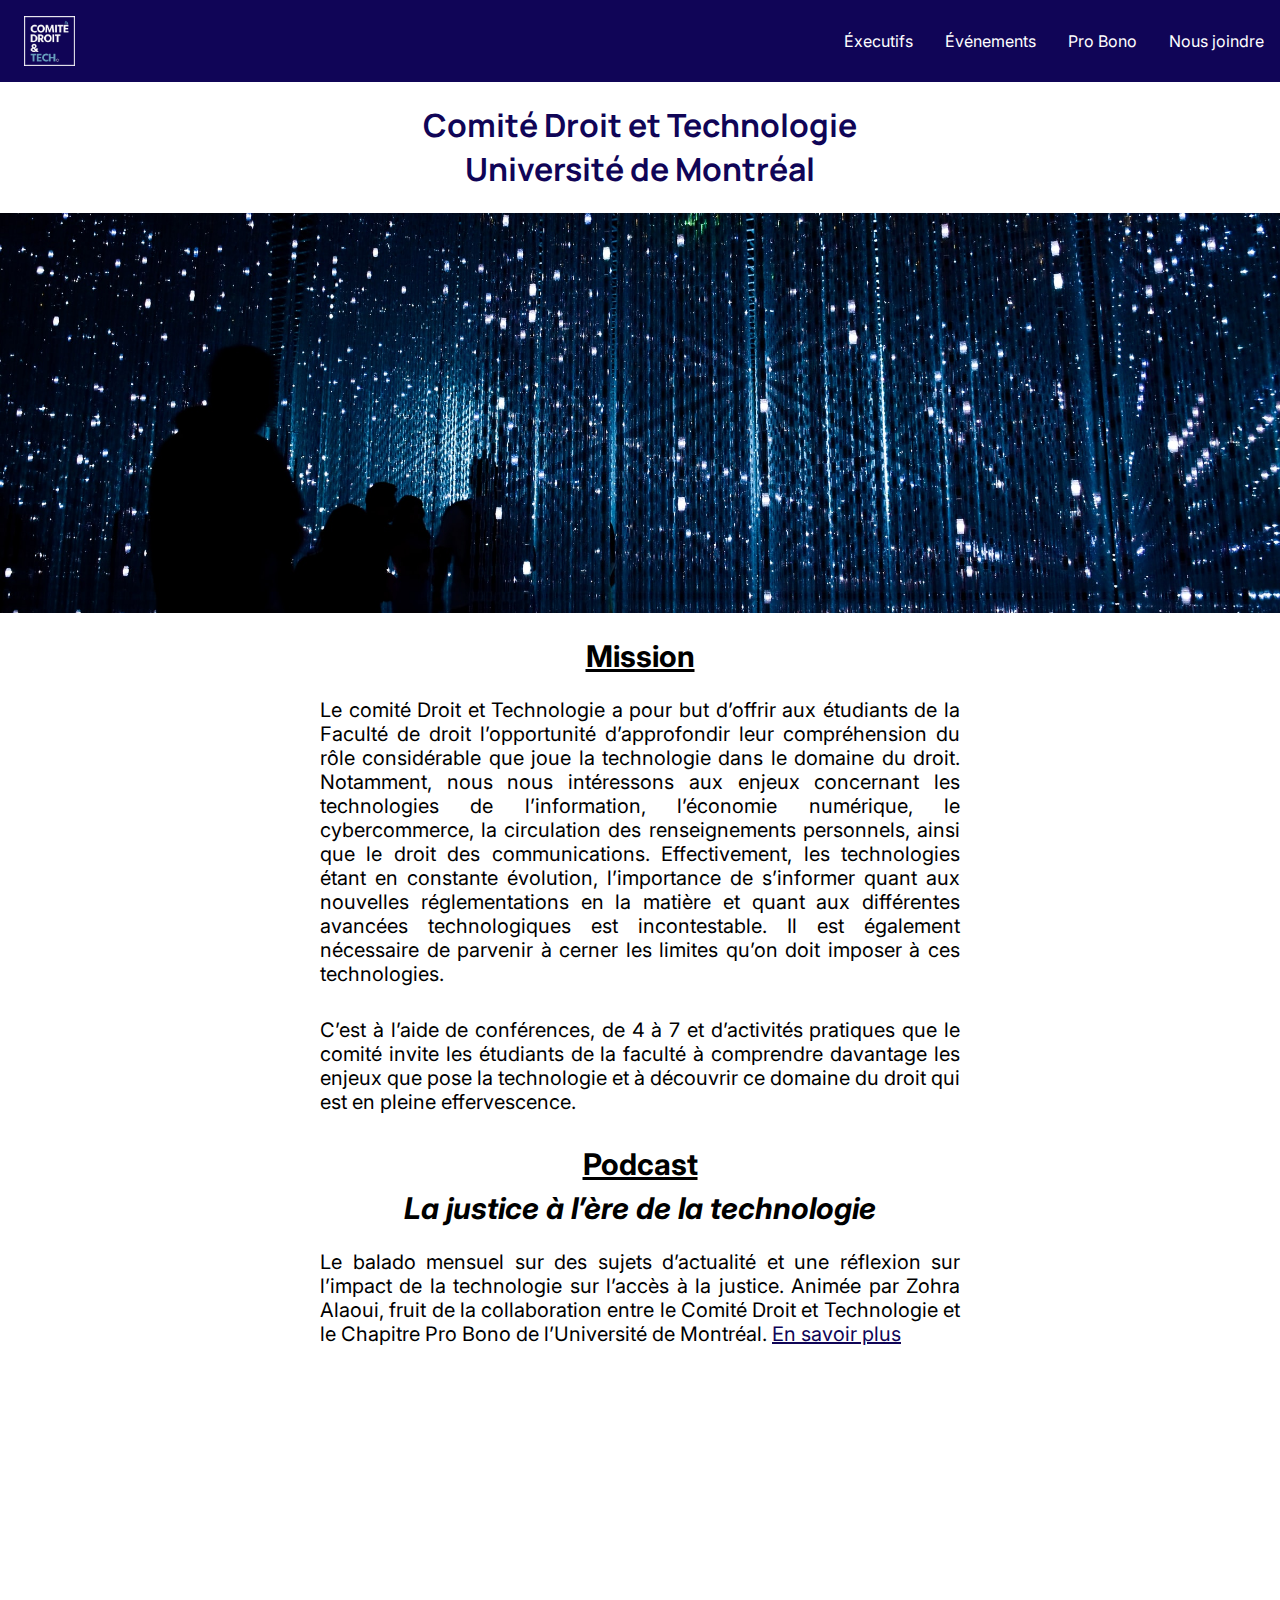
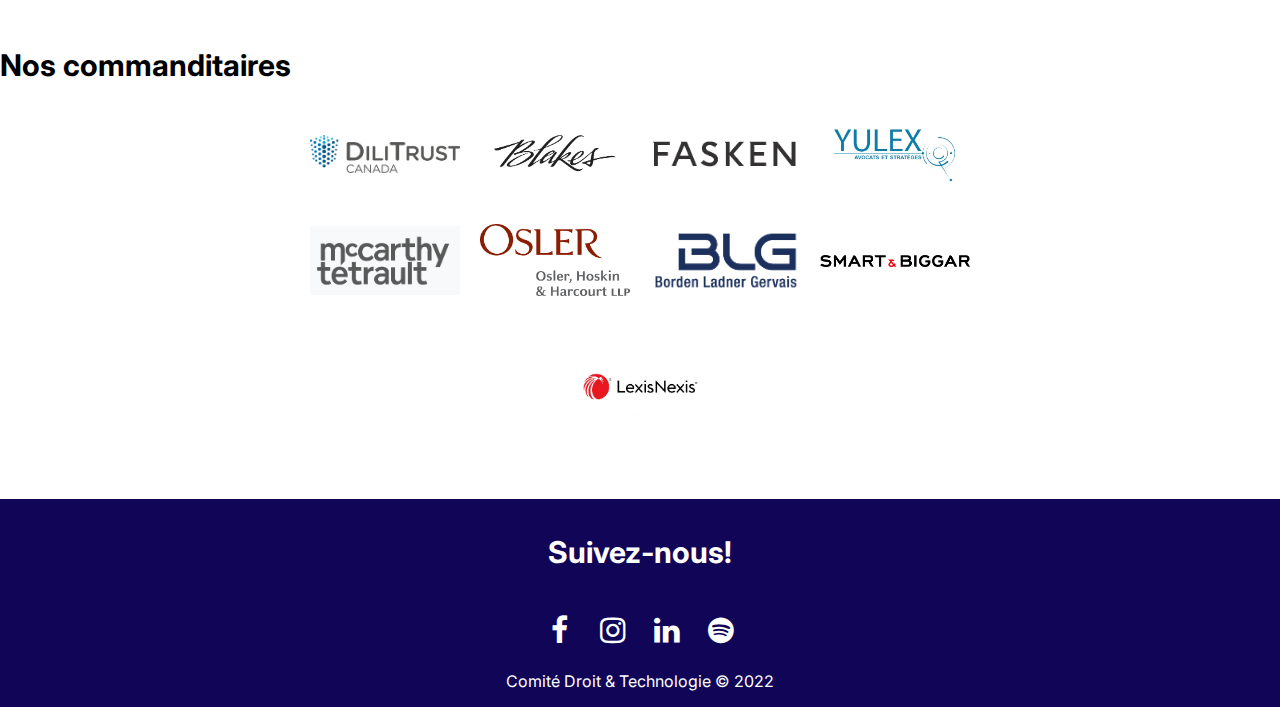
==== index.html @ 853f11ce "Add files via upload" ====
<!DOCTYPE html>
<html lang="en">
  <head>
    <meta charset="UTF-8" />
    <meta http-equiv="X-UA-Compatible" content="IE=edge" />
    <meta name="viewport" content="width=device-width, initial-scale=1.0" />
    <title>Droit &amp; Tech : Mission</title>

    <!-- Favicon -->
    <link
      rel="apple-touch-icon"
      sizes="180x180"
      href="./assets/favicon_io/apple-touch-icon.png"
    />
    <link
      rel="icon"
      type="image/png"
      sizes="32x32"
      href="./assets/favicon_io/favicon-32x32.png"
    />
    <link
      rel="icon"
      type="image/png"
      sizes="16x16"
      href="./assets/favicon_io/favicon-16x16.png"
    />

    <!-- Fonts -->
    <link rel="preconnect" href="https://fonts.googleapis.com" />
    <link rel="preconnect" href="https://fonts.gstatic.com" crossorigin />
    <link
      href="https://fonts.googleapis.com/css2?family=Manrope:wght@800&display=swap"
      rel="stylesheet"
    />
    <link
      href="https://fonts.googleapis.com/css2?family=Inter&display=swap"
      rel="stylesheet"
    />

    <!-- Stylesheets -->
    <link rel="stylesheet" href="./assets/style.css" />
    <link
      rel="stylesheet"
      href="https://cdnjs.cloudflare.com/ajax/libs/font-awesome/4.7.0/css/font-awesome.min.css"
    />
  </head>

  <body>
    <script src="script.js" defer></script>

    <nav class="navbar">
      <div class="brandname">
        <a class="logo" href="#"
          ><img src="./assets/images/border.jpg" alt="logo" />
        </a>
      </div>
      <a href="#" class="toggle">
        <span class="bar"></span>
        <span class="bar"></span>
        <span class="bar"></span>
      </a>
      <div class="links">
        <ul>
          <li><a href="execs.html">Éxecutifs</a></li>
          <li><a href="events.html">Événements</a></li>
          <li><a href="podcast.html">Pro Bono</a></li>
          <li><a href="mailto:droit.tech.udem@gmail.com">Nous joindre</a></li>
        </ul>
      </div>
    </nav>

    <div class="title">
      <h1>
        Comité Droit et Technologie <br />
        Université de Montréal
      </h1>
    </div>
    <div class="pic"></div>
    <div class="about" id="mission">
      <h2>Mission</h2>
      <p>
        Le comité Droit et Technologie a pour but d’offrir aux étudiants de la
        Faculté de droit l’opportunité d’approfondir leur compréhension du rôle
        considérable que joue la technologie dans le domaine du droit.
        Notamment, nous nous intéressons aux enjeux concernant les technologies
        de l’information, l’économie numérique, le cybercommerce, la circulation
        des renseignements personnels, ainsi que le droit des communications.
        Effectivement, les technologies étant en constante évolution,
        l’importance de s’informer quant aux nouvelles réglementations en la
        matière et quant aux différentes avancées technologiques est
        incontestable. Il est également nécessaire de parvenir à cerner les
        limites qu’on doit imposer à ces technologies.
      </p>
      <p>
        C’est à l’aide de conférences, de 4 à 7 et d’activités pratiques que le
        comité invite les étudiants de la faculté à comprendre davantage les
        enjeux que pose la technologie et à découvrir ce domaine du droit qui
        est en pleine effervescence.
      </p>
    </div>

    <div class="podcast" id="pmain">
      <h2 class="pmain">Podcast</h2>
      <h2 class="italic">La justice à l’ère de la technologie</h2>
      <p>
        Le balado mensuel sur des sujets d’actualité et une réflexion sur
        l’impact de la technologie sur l’accès à la justice. Animée par Zohra
        Alaoui, fruit de la collaboration entre le Comité Droit et Technologie
        et le Chapitre Pro Bono de l’Université de Montréal.
        <a class="plus" href="podcast.html">En savoir plus</a>
      </p>
    </div>

    <div class="spotify">
      <iframe
        style="border-radius: 12px"
        src="https://open.spotify.com/embed/episode/6T9RdwvQVz8DnTYKyZsezv?utm_source=generator"
        width="100%"
        height="152"
        frameborder="0"
        allowfullscreen=""
        allow="autoplay; clipboard-write; encrypted-media; fullscreen; picture-in-picture"
      ></iframe>
    </div>

    <div class="container">
        <h2>Nos commanditaires</h2>
        <div class="sponsors">
            <div class="row">
                <div class="sponsor">
                    <a href="https://www.dilitrust.com/fr_CA/">
                        <img src="./assets/images/dilitrust1.png" alt="Sponsor 1">
                    </a>
                </div>
                <div class="sponsor">
                    <a href="https://www.blakes.com/?lang=fr-ca">
                        <img src="./assets/images/blakes.jpg" alt="Sponsor 2">
                    </a>
                </div>
                <div class="sponsor">
                    <a href="https://www.fasken.com/fr">
                        <img src="./assets/images/fasken.png" alt="Sponsor 3">
                    </a>
                </div>
                <div class="sponsor">
                    <a href="https://yulex.ca">
                        <img src="./assets/images/yulex.jpg" alt="Sponsor 4">
                    </a>
                </div>
            </div>
            <div class="row">
                <div class="sponsor">
                    <a href="https://www.mccarthy.ca/fr">
                        <img src="./assets/images/mccarthy.png" alt="Sponsor 5">
                    </a>
                </div>
                <div class="sponsor">
                    <a href="https://www.osler.com/fr/accueil">
                        <img src="./assets/images/osler.png" alt="Sponsor 6">
                    </a>
                </div>
                <div class="sponsor">
                    <a href="https://www.blg.com/fr/">
                        <img src="./assets/images/blg.png" alt="Sponsor 7">
                    </a>
                </div>
                <div class="sponsor">
                    <a href="https://www.smartbiggar.ca/fr/accueil">
                        <img src="./assets/images/smart.png" alt="Sponsor 8">
                    </a>
                </div>
            </div>
            <div class="row">
                <div class="sponsor">
                    <a href="https://www.lexisnexis.ca/fr-ca/home.page">
                        <img src="./assets/images/lexis.jpg" alt="Sponsor 10">
                    </a>
                </div>
            </div>
        </div>
    </div>

    <!-- Footer  -->
    <footer>
      <h2 class="follow">Suivez-nous!</h2>
      <link
        rel="stylesheet"
        href="https://cdnjs.cloudflare.com/ajax/libs/font-awesome/4.7.0/css/font-awesome.min.css"
      />
      <a
        href="https://www.facebook.com/droittechno/"
        class="fa fa-facebook"
      ></a>
      <a
        href="https://www.instagram.com/droit.techno.udem/"
        class="fa fa-instagram"
      ></a>
      <a
        href="https://www.linkedin.com/company/comite-droit-technologie/"
        class="fa fa-linkedin"
      ></a>
      <a
        href="https://open.spotify.com/show/157LDlisiQb7MdoLC1qW12?si=ad6e5fc165614a33"
        class="fa fa-spotify"
      ></a>
      <p class="copy">Comité Droit &amp; Technologie &copy; 2022</p>
    </footer>
  </body>
</html>
---- assets/style.css ----
.title {
  font-family: "Manrope", sans-serif;
  color: #100557;
}
.pic {
  background-image: url("./images/back.jpg");
  background-color: #cccccc;
  height: 400px;
  background-position: center;
  background-repeat: no-repeat;
  background-size: cover;
}
.pic2 {
  background-image: url("./images/execs/group.jpeg");
  background-color: #cccccc;
  height: 900px;

  background-position: center;
  background-repeat: no-repeat;
  background-size: cover;
}
.pic3 {
  margin: 1.5rem;
  max-width: 100%;
  height: auto;
}

/* new */
.center {
  display: block;
  margin: auto;
  margin-top: 1rem;
  width: 50%;
  max-width: 400px;
}

.row {
    display: flex;
    justify-content: center;
    margin: 10px 0;
}

.sponsor {
    width: 25%; /* Four sponsors per row on desktop */
    max-width: 150px; /* Set a max width for larger screens */
    display: flex;
    align-items: center;
    justify-content: center;
    background-color: white;
    margin: 10px;
}

.sponsor a {
    display: block;
    text-decoration: none;
}

.sponsor img {
    max-width: 100%;
    max-height: 100%;
}

/* Media query to adjust the layout for mobile screens */
@media (max-width: 600px) {
    .sponsor {
        width: 100%; /* Full width for one sponsor per row on mobile */
    }
}

@media (min-width: 800px) {
  .pic3 {
    max-width: 50%;
  }
}
@media (max-width: 1000px) {
  .pic2 {
    height: 400px;
  }
}
/* .about {
    background-color: #689fbd;
  } */
footer {
  background-color: #100557;
  color: white;
  align-items: center;
  text-align: center;
  margin-top: 2rem;
  position: absolute;
  width: 100%;
}

.lists {
  margin: 1rem;
  padding: 1rem;
  display: flex;
  align-items: center;
  flex-direction: column;
}
h2,
p {
  font-family: "Inter", sans-serif;
}
.about h2 {
  text-align: center;
  margin-bottom: 0rem;
  text-decoration: underline;
}
.about p {
  margin: 5rem;
  margin-top: 1.5rem;
  margin-bottom: 2rem;
  text-align: justify;
}
.podcast h2 {
  text-align: center;
  margin-bottom: 0px;
}
.podcast p {
  margin: 5rem;
  margin-top: 1.5rem;
  text-align: justify;
  margin-bottom: 0px;
}
.italic {
  padding: 0px;
  margin: 0px;
  margin-top: 0.5rem;
  font-style: italic;
}
.pmain {
  text-decoration: underline;
}
.spotify {
  margin: 3rem;
  margin-top: 0px;
  padding: 3rem;
}
.podcast a {
  color: #100557;
}
.podcast a:hover {
  color: #689fbd;
}
@media (max-width: 600px) {
  .about p {
    margin: 2rem;
  }
  .podcast p {
    margin: 2rem;
  }
  .spotify {
    margin: 1rem;
    padding: 1rem;
  }
}

/* make it so that text is inside a container when the screen size is bigger than a certain size */
@media (min-width: 800px) {
  .about p,
  .podcast p,
  .spotify {
    margin-left: 10rem;
    margin-right: 10rem;
    font-size: 18px;
  }
}

@media (min-width: 1200px) {
  .about p,
  .podcast p,
  .spotify {
    margin-left: 20rem;
    margin-right: 20rem;
    font-size: 20px;
  }
  h2 {
    font-size: 30px;
  }
}
* {
  box-sizing: border-box;
}
html {
  scroll-behavior: smooth;
}

body {
  margin: 0px;
  padding: 0px;
  overflow: auto;
  background-color: white;
}
.navbar {
  display: flex;
  justify-content: space-between;
  align-items: center;
  background-color: #100557;
  color: white;
}
.brandname {
  font-size: 1rem;
  margin: 1rem;
  margin-left: 1.5rem;
}

.links ul {
  margin: 0px;
  padding: 0px;
  display: flex;
}
.links li {
  list-style: none;
}
.links li a {
  color: white;
  text-decoration: none;
  padding: 1rem;
  display: block;
  font-family: "Inter", sans-serif;
}
.links li :hover {
  background-color: #689fbd;
  text-decoration: underline;
  /* color: #100557; */
}
.toggle {
  position: absolute;
  top: 2rem;
  right: 1.5rem;
  display: none;
  flex-direction: column;
  justify-content: space-between;
  width: 30px;
  height: 21px;
}
.toggle .bar {
  height: 3px;
  width: 100%;
  background-color: white;
  border-radius: 10px;
}

@media (max-width: 600px) {
  .toggle {
    /* display: flex block; */
    display: flex;
  }
  .links {
    display: none;
    width: 100%;
  }
  .navbar {
    flex-direction: column;
    align-items: flex-start;
  }
  .links ul {
    width: 100%;
    flex-direction: column;
  }
}
.links li {
  text-align: center;
}
.links li a {
  padding: 0.5rem 1rem;
}
.links.active {
  display: flex;
}
.navbar img {
  height: 50px;
  /* put value of image height as your need */
  float: left;
  margin-right: 7px;
  /* border-radius: 5px;
    border-color: white; */
}
.title {
  text-align: center;
}
.title h3 {
  margin: 0px;
  font-size: 30px;
  font-style: italic;
}
.episodez h2 {
  text-align: center;
  margin: 0;
  text-decoration: underline;
}
.episodez p {
  margin: 1.5rem;
  text-align: justify;
}

@media (max-width: 600px) {
  .episodez p {
    margin: 2rem;
  }
  /* .spotify {
      margin: 1rem;
      padding: 1rem;
    } */
}

@media (min-width: 800px) {
  .episodez p {
    margin-left: 10rem;
    margin-right: 10rem;
    font-size: 18px;
  }
}
@media (min-width: 1200px) {
  .episodez p {
    margin-left: 20rem;
    margin-right: 20rem;
    font-size: 20px;
  }
}
.videos h2 {
  text-align: center;
  text-decoration: underline;
}
.videos {
  display: grid;
  place-items: center;
}
@media (max-width: 600px) {
  .videos iframe {
    width: 373px;
    height: 210px;
  }
}
.bot {
  color: #100557;
}
.bot:hover {
  color: #689fbd;
}

footer .fa {
  padding: 10px;
  font-size: 30px;
  width: 50px;
  text-align: center;
  text-decoration: none;
  color: white;
}

/* hover effect if you want */
footer .fa:hover {
  color: #689fbd;
}
footer .follow {
  padding: 10px;
}
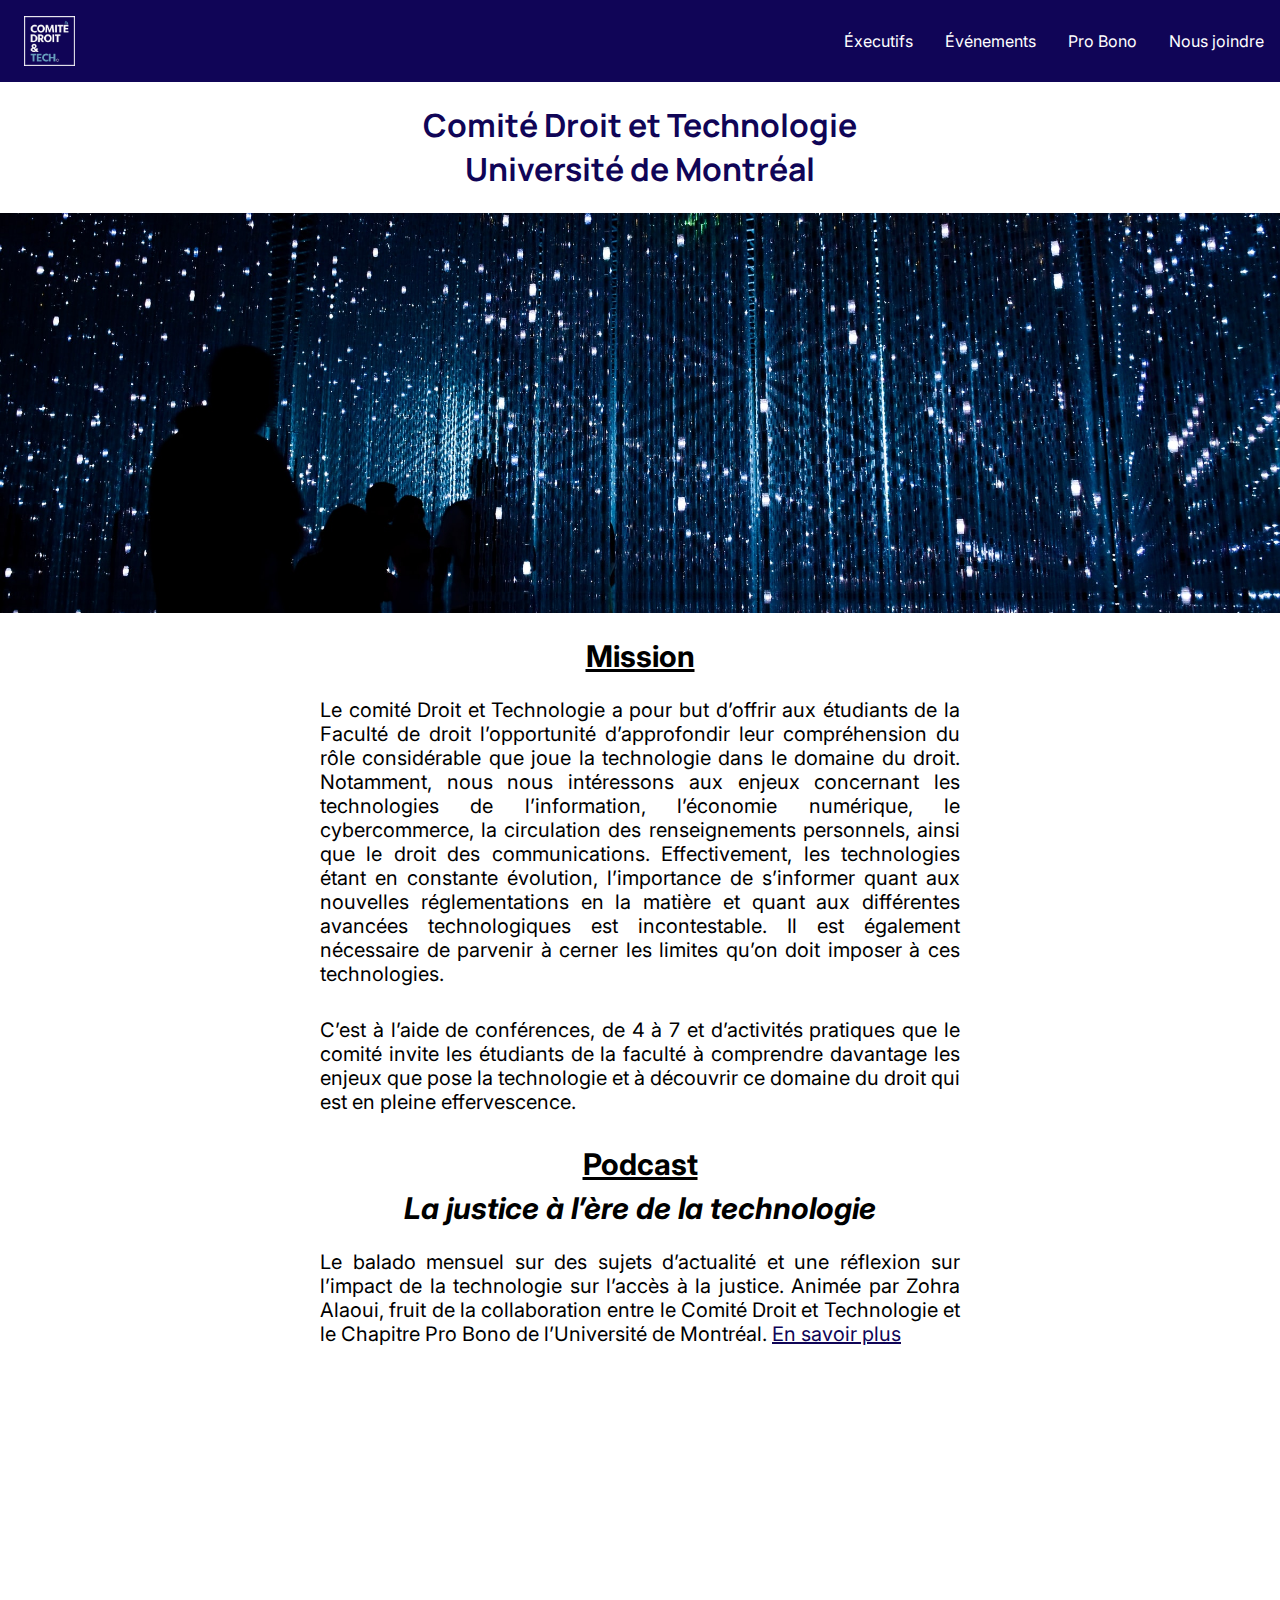
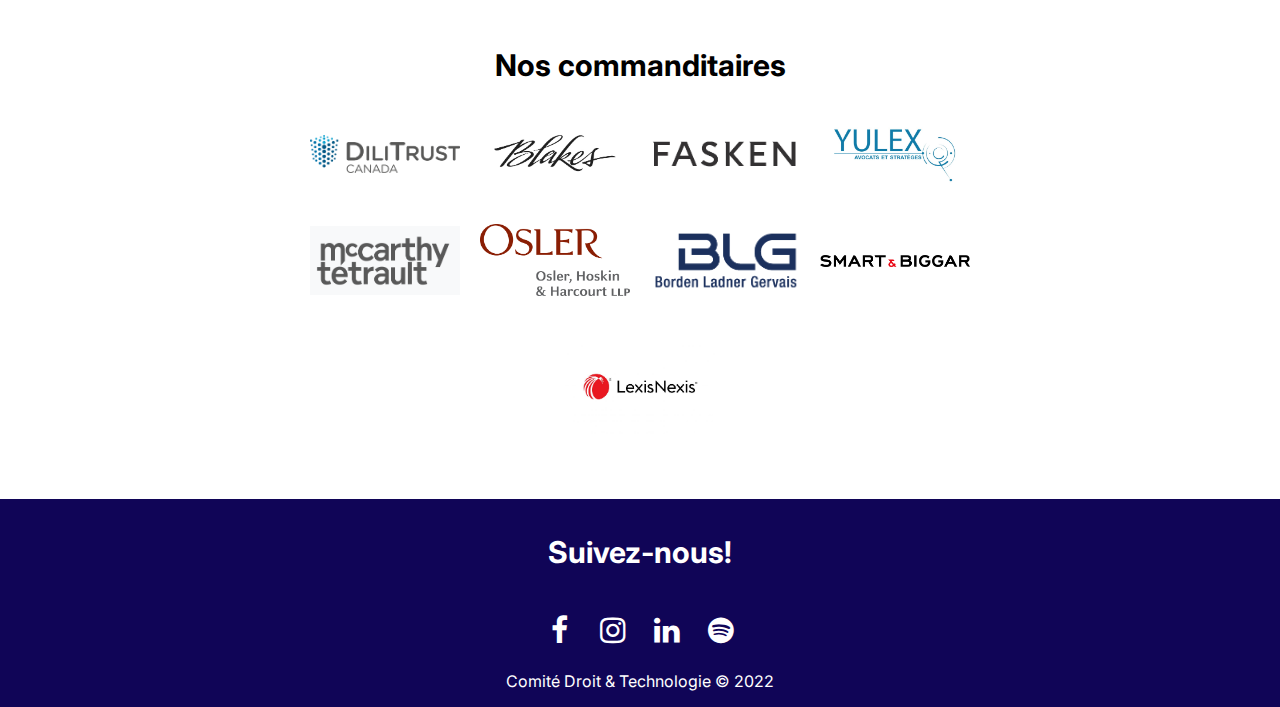
==== commit 92f39e5f: "Update index.html" ====
--- a/index.html
+++ b/index.html
@@ -124,7 +124,7 @@
     </div>
 
     <div class="container">
-        <h2>Nos commanditaires</h2>
+        <h2 style="text-align:center">Nos commanditaires</h2>
         <div class="sponsors">
             <div class="row">
                 <div class="sponsor">
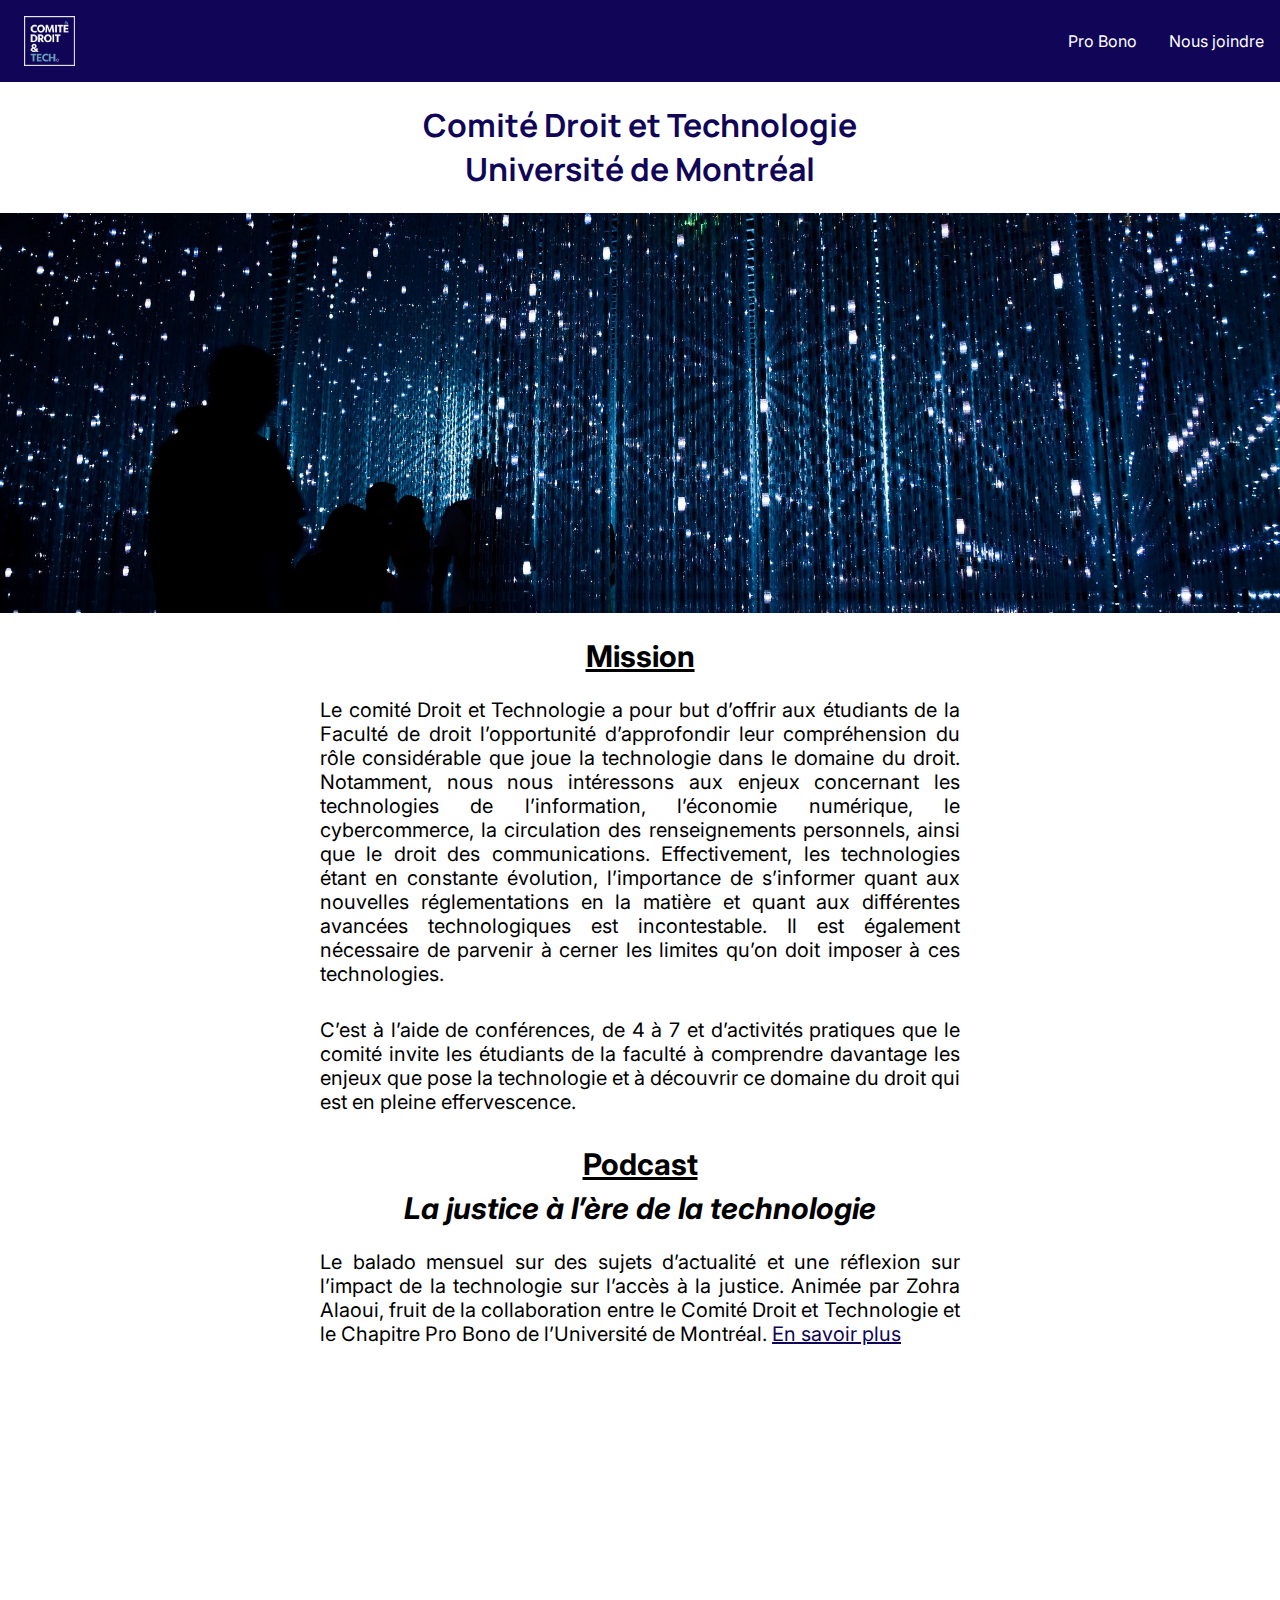
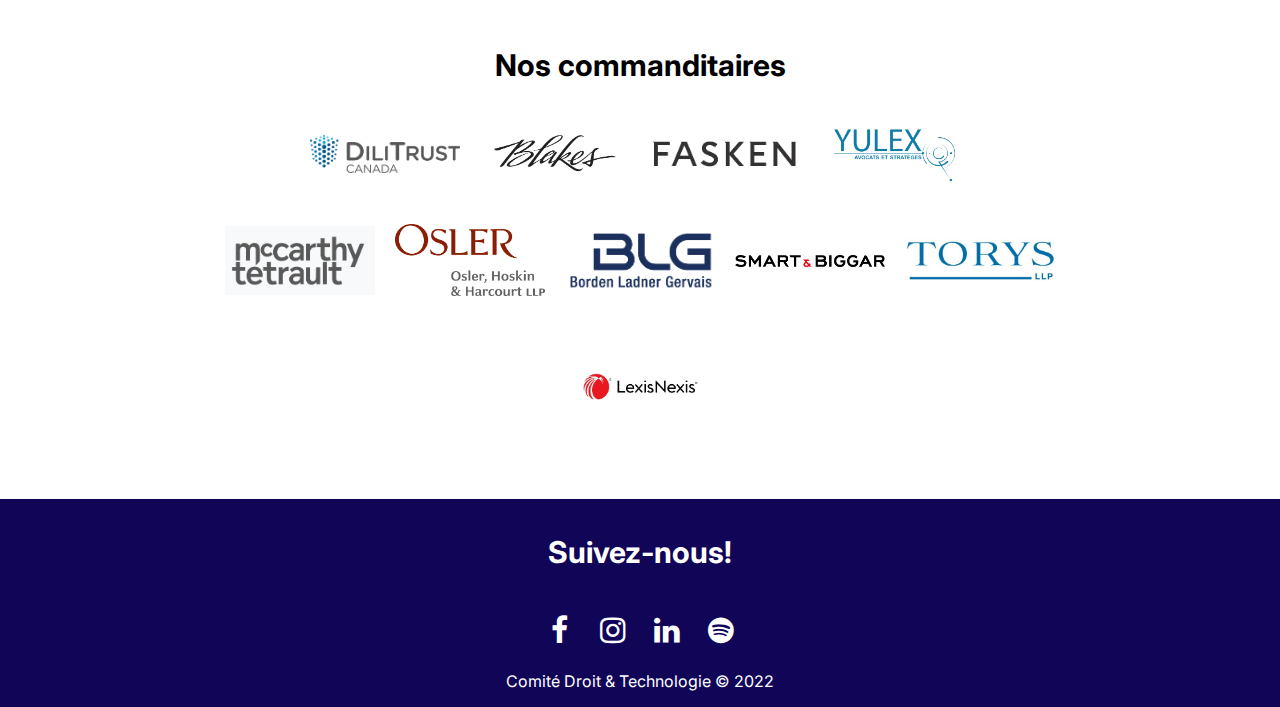
==== commit 8cf72922: "add torys" ====
--- a/index.html
+++ b/index.html
@@ -61,10 +61,10 @@
       </a>
       <div class="links">
         <ul>
-          <li><a href="execs.html">Éxecutifs</a></li>
-          <li><a href="events.html">Événements</a></li>
+          <!--<li><a href="execs.html">Éxecutifs</a></li>-->
+          <!--<li><a href="events.html">Événements</a></li>-->
           <li><a href="podcast.html">Pro Bono</a></li>
-          <li><a href="mailto:droit.tech.udem@gmail.com">Nous joindre</a></li>
+          <li><a href="mailto:comite.droit.tech@gmail.com">Nous joindre</a></li>
         </ul>
       </div>
     </nav>
@@ -169,6 +169,11 @@
                         <img src="./assets/images/smart.png" alt="Sponsor 8">
                     </a>
                 </div>
+                <div class="sponsor">
+                    <a href="https://www.torys.com/en?sc_lang=fr-CA">
+                        <img src="./assets/images/torys.jpg" alt="Sponsor 8">
+                    </a>
+                </div>
             </div>
             <div class="row">
                 <div class="sponsor">
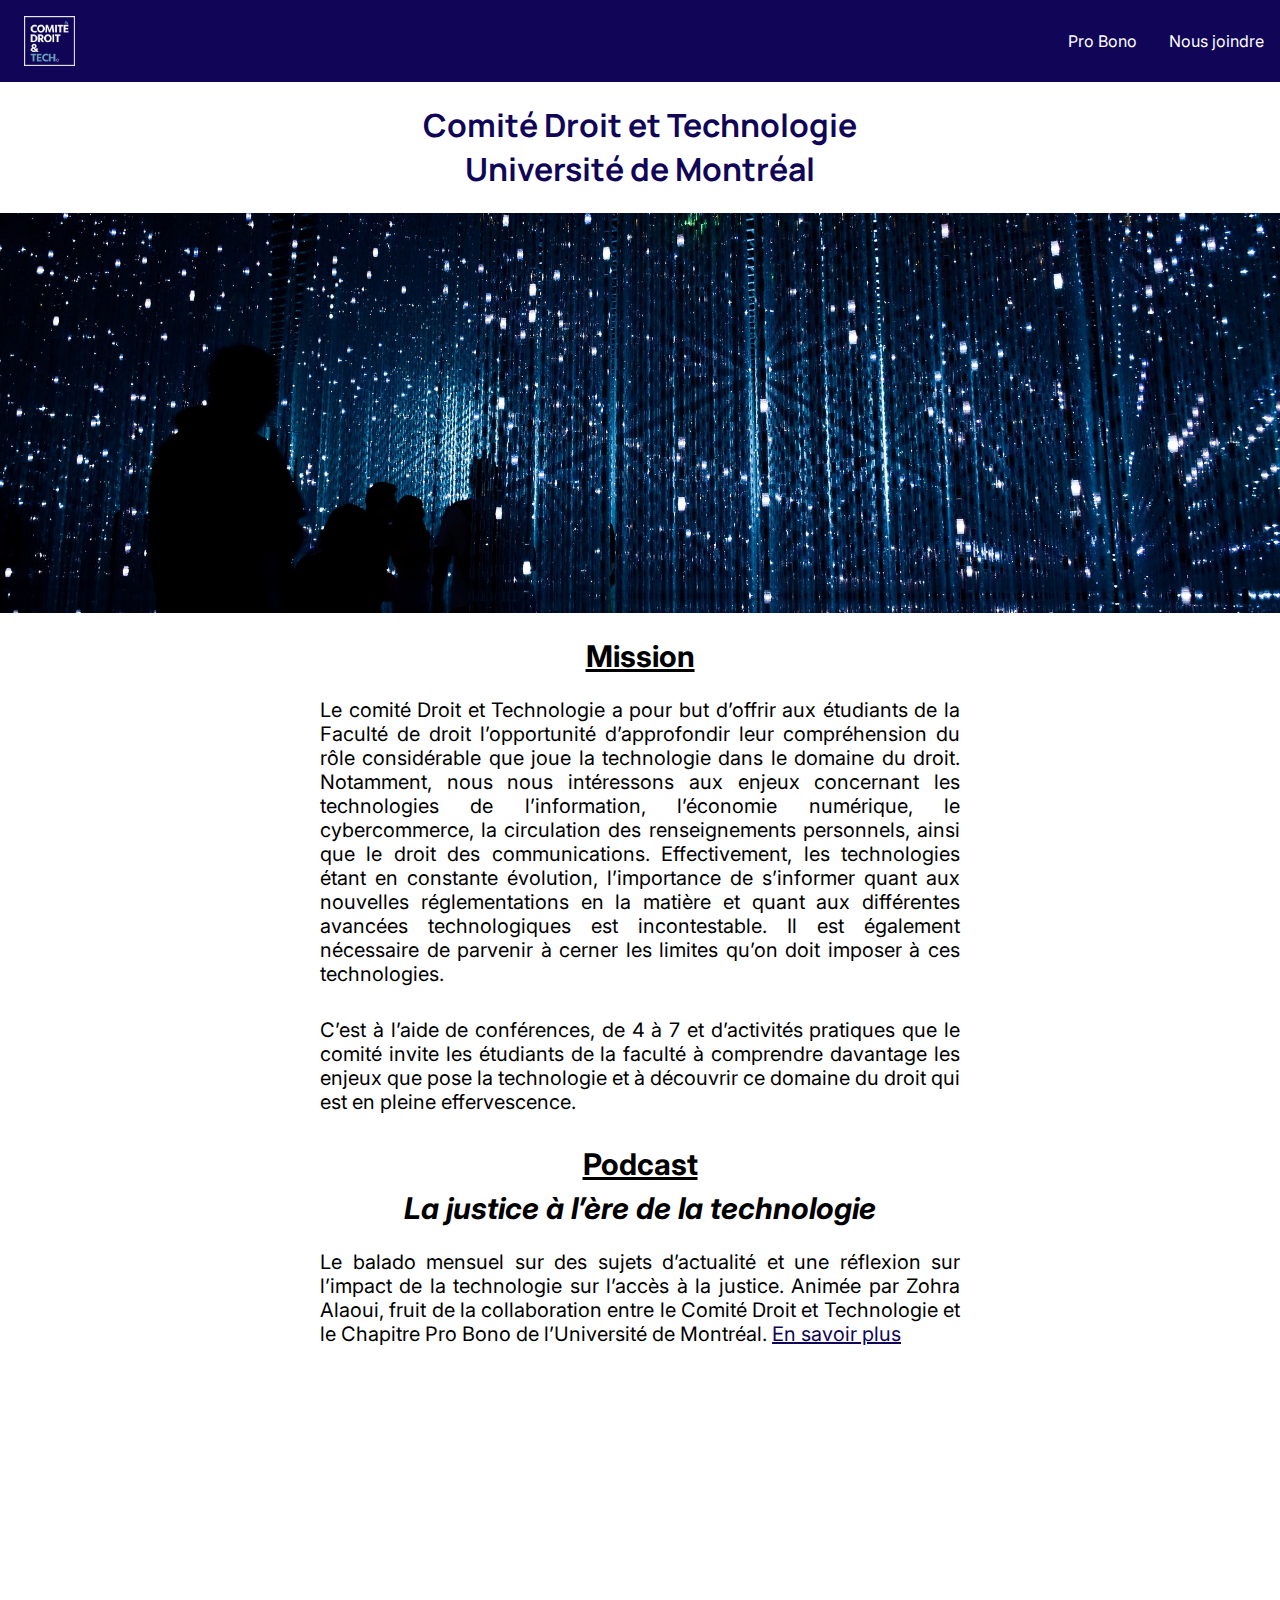
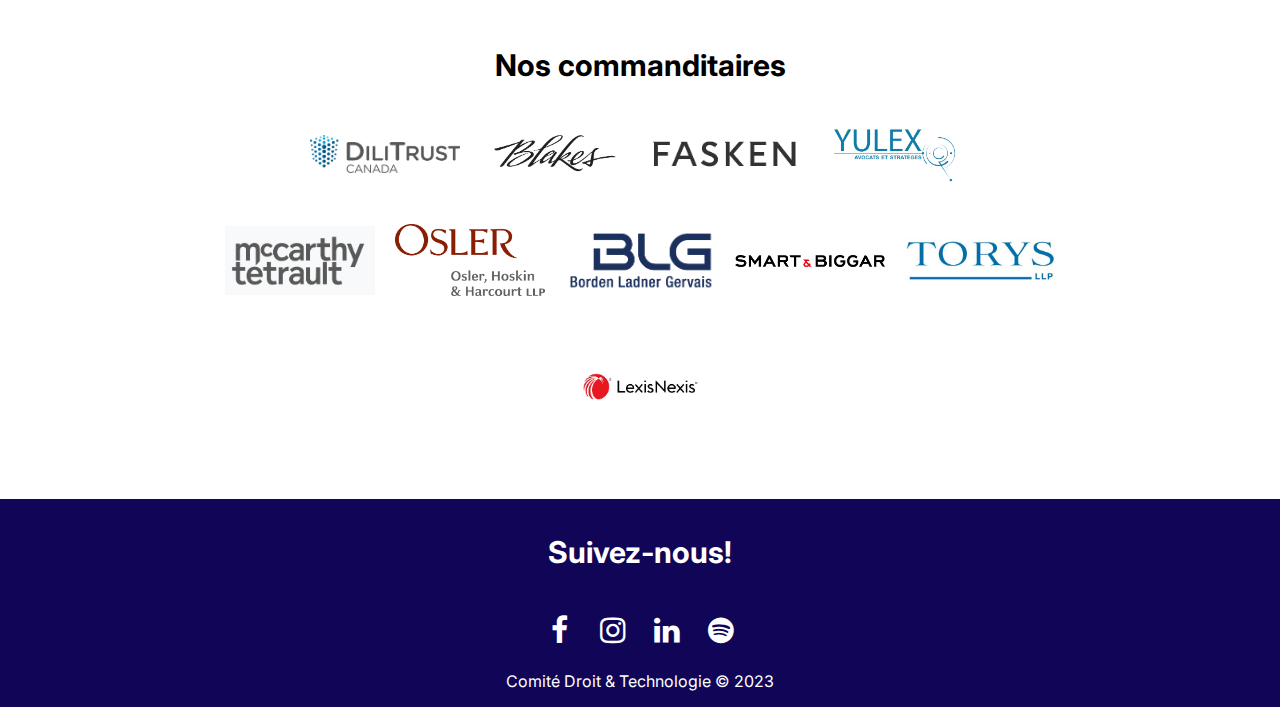
==== commit 4714baa0: "change copyright year" ====
--- a/index.html
+++ b/index.html
@@ -208,7 +208,7 @@
         href="https://open.spotify.com/show/157LDlisiQb7MdoLC1qW12?si=ad6e5fc165614a33"
         class="fa fa-spotify"
       ></a>
-      <p class="copy">Comité Droit &amp; Technologie &copy; 2022</p>
+      <p class="copy">Comité Droit &amp; Technologie &copy; 2023</p>
     </footer>
   </body>
 </html>
